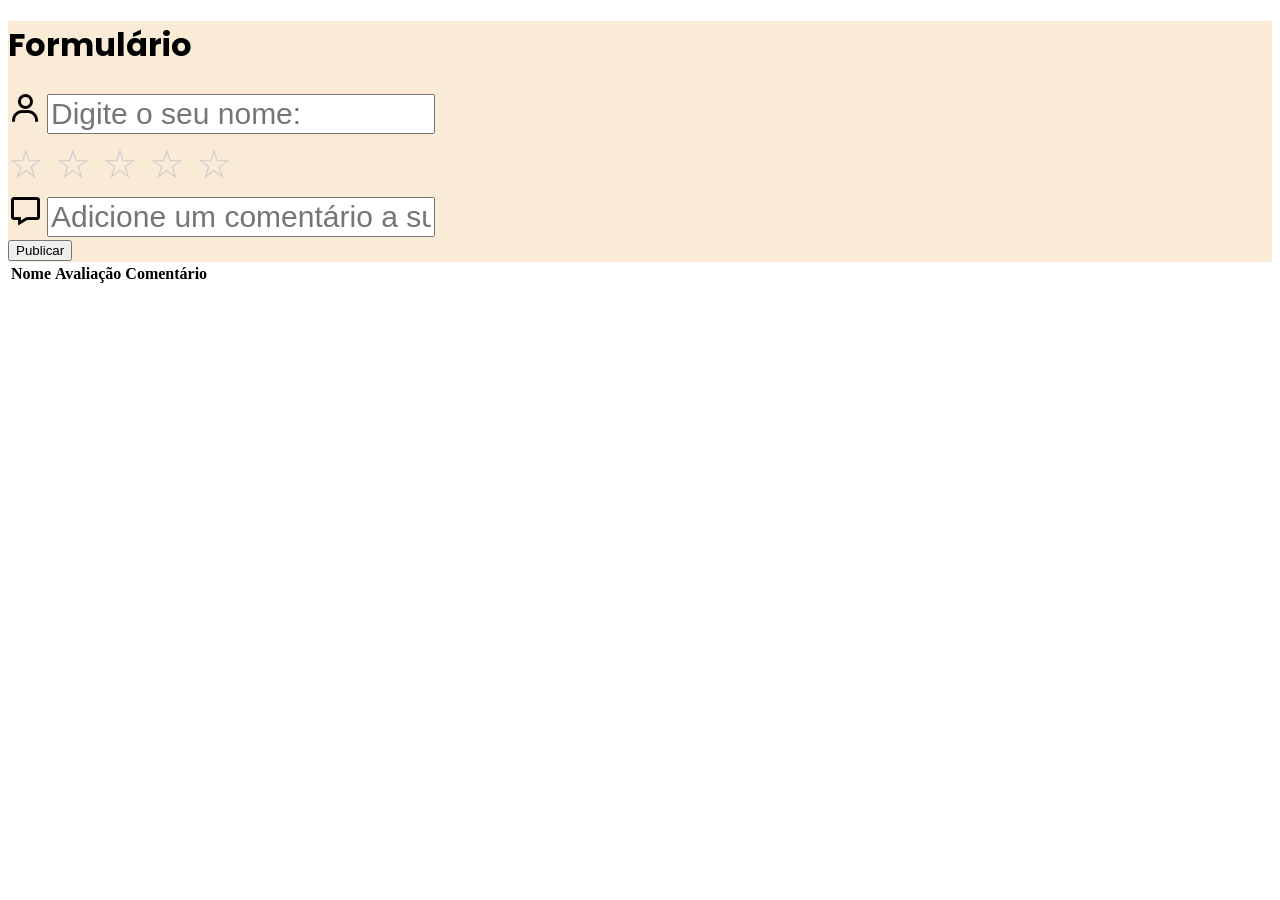
==== index.html @ 8888e908 "Primeiros passos" ====
<!DOCTYPE html>
<html lang="pt_BR">
<head>
    <meta charset="UTF-8">
    <meta name="viewport" content="width=device-width, initial-scale=1.0">
    <link href='https://unpkg.com/boxicons@2.1.4/css/boxicons.min.css' rel='stylesheet'>
    <link rel="stylesheet" href="style.css">
    <link rel="preconnect" href="https://fonts.googleapis.com">
    <link rel="preconnect" href="https://fonts.gstatic.com" crossorigin>
    <link href="https://fonts.googleapis.com/css2?family=Poppins:ital,wght@0,100;0,200;0,300;0,400;0,500;0,600;0,700;0,800;0,900;1,100;1,200;1,300;1,400;1,500;1,600;1,700;1,800;1,900&display=swap" rel="stylesheet">
    <title>Document</title>
</head>
<body>

    <!-- Formulário de avaliação -->
    <div id="forms-box">
        <form action="">
            <h1>Formulário</h1>
                <div id="nomeAvaliacao">
                    <i class="bx bx-user"></i>
                    <input type="text" name="nome" id="nome" placeholder="Digite o seu nome:">
                </div>
                <div id="estrelas">
                    <span class="star" data-value="1">&#9734;</span>
                    <span class="star" data-value="2">&#9734;</span>
                    <span class="star" data-value="3">&#9734;</span>
                    <span class="star" data-value="4">&#9734;</span>
                    <span class="star" data-value="5">&#9734;</span>
                </div>
                <div id="comentarioAvaliacao">
                    <i class="bx bx-message"></i>
                    <input type="text" name="comentario" id="comentario" placeholder="Adicione um comentário a sua avaliação:">
                </div>
                <button type="submit" class="btn-publish" >Publicar</button>
        </form>
    </div>

    <!-- Tabela contendo as avaliações -->
    <div id="tabela">
        <table>
            <thead>
                <th>Nome</th>
                <th>Avaliação</th>
                <th>Comentário</th>
            </thead>
            <tbody>

            </tbody>
        </table>
    </div>
</body>
<script src="script.js">
</script> 
</html>
---- style.css ----
#forms-box{
    background-color: antiquewhite;
    font-family: 'Poppins', sans-serif;
}

#nome{
    font-size: 30px;
}
#comentario{
    font-size: 30px;
}

i{
    font-size: 35px;
}
#estrelas {
  font-size: 40px;
  cursor: pointer;
  color: #ccc;
}

.star.active,
.star:hover,
.star:hover ~ .star {
    color: #ccc;
}

.star.selected {
  color: #f39c12;
  outline: black;
}

#body{
    font-family: 'Poppins', sans-serif;
}
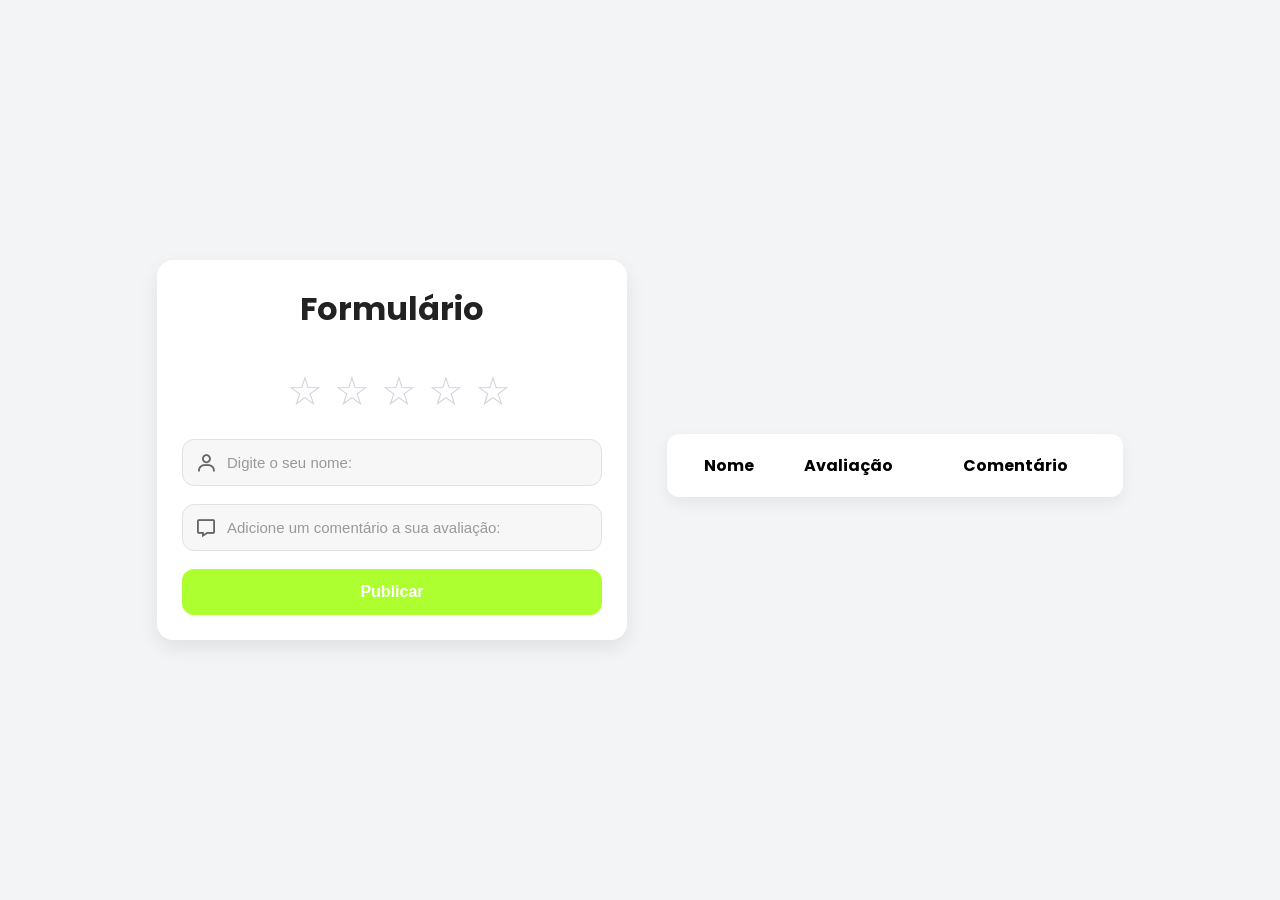
==== commit 815364c0: "Mudanças em HTML e CSS" ====
--- a/index.html
+++ b/index.html
@@ -16,16 +16,16 @@
     <div id="forms-box">
         <form action="">
             <h1>Formulário</h1>
-                <div id="nomeAvaliacao">
-                    <i class="bx bx-user"></i>
-                    <input type="text" name="nome" id="nome" placeholder="Digite o seu nome:">
-                </div>
                 <div id="estrelas">
                     <span class="star" data-value="1">&#9734;</span>
                     <span class="star" data-value="2">&#9734;</span>
                     <span class="star" data-value="3">&#9734;</span>
                     <span class="star" data-value="4">&#9734;</span>
                     <span class="star" data-value="5">&#9734;</span>
+                </div>
+                <div id="nomeAvaliacao">
+                    <i class="bx bx-user"></i>
+                    <input type="text" name="nome" id="nome" placeholder="Digite o seu nome:">
                 </div>
                 <div id="comentarioAvaliacao">
                     <i class="bx bx-message"></i>
--- a/style.css
+++ b/style.css
@@ -1,13 +1,141 @@
-#forms-box{
-    background-color: antiquewhite;
+body {
+    margin: 0;
+    min-height: 100vh;
+    display: flex;
+    flex-direction: row;
+    gap: 40px;
+    justify-content: center;
+    align-items: center;
     font-family: 'Poppins', sans-serif;
+    background: #f3f4f6;
+    padding: 30px;
+    box-sizing: border-box;
 }
 
-#nome{
-    font-size: 30px;
+.container {
+    display: flex;
+    gap: 30px;
+    justify-content: center;
+    align-items: center;
+    flex-wrap: wrap;
+    width: 100%;
+    padding: 30px;
 }
-#comentario{
-    font-size: 30px;
+
+#forms-box,
+#tabela {
+    background: #fff;
+    border-radius: 16px;
+    box-shadow: 0 8px 20px rgba(0, 0, 0, 0.08);
+    padding: 25px;
+}
+
+#forms-box {
+    width: 420px;
+}
+
+#tabela {
+    width: 420px;
+    margin-top: 0;
+}
+
+@media (max-width: 980px) {
+    body {
+        flex-direction: column;
+    }
+}
+#forms-box form {
+    display: flex;
+    flex-direction: column;
+    gap: 18px;
+}
+
+#forms-box h1 {
+    margin: 0 0 10px;
+    text-align: center;
+    font-size: 2rem;
+    color: #222;
+}
+
+#nomeAvaliacao,
+#comentarioAvaliacao {
+    display: flex;
+    align-items: center;
+    gap: 10px;
+    background: #f7f7f7;
+    border: 1px solid #e1e1e1;
+    border-radius: 12px;
+    padding: 0 12px;
+}
+
+#nomeAvaliacao i,
+#comentarioAvaliacao i {
+    font-size: 22px;
+    color: #666;
+}
+
+input {
+    width: 100%;
+    border: none;
+    background: transparent;
+    padding: 14px 0;
+    font-size: 15px;
+    outline: none;
+    color: #333;
+}
+
+input::placeholder {
+    color: #999;
+}
+
+#estrelasAvaliacao {
+    display: flex;
+    justify-content: center;
+    gap: 8px;
+    font-size: 34px;
+    cursor: pointer;
+    user-select: none;
+    padding: 6px 0;
+}
+
+.star {
+    color: #d1d5db;
+    transition: 0.2s ease;
+}
+
+.star.active,
+.star.selected {
+    color: #f4b400;
+}
+
+.btn-publish {
+    background:greenyellow;
+    color: white;
+    border: none;
+    border-radius: 12px;
+    padding: 14px 18px;
+    font-size: 16px;
+    font-weight: 600;
+    cursor: pointer;
+    transition: 0.3s ease;
+}
+
+.btn-publish:hover {
+    transform: translateY(-2px);
+    box-shadow: 0 8px 18px rgba(79, 70, 229, 0.25);
+}
+
+#tabela {
+    margin-top: 30px;
+    background: white;
+    border-radius: 12px;
+    padding: 18px;
+    box-shadow: 0 6px 16px rgba(0, 0, 0, 0.06);
+}
+
+table {
+    width: 100%;
+    border-collapse: collapse;
 }
 
 i{
@@ -17,10 +145,13 @@
   font-size: 40px;
   cursor: pointer;
   color: #ccc;
+  position: relative;
+  left: 25%;
+  right: 25%;
 }
 
 .star.active,
-.star:hover,
+.star:hover,                                                    
 .star:hover ~ .star {
     color: #ccc;
 }
@@ -30,7 +161,3 @@
   outline: black;
 }
 
-#body{
-    font-family: 'Poppins', sans-serif;
-}
-
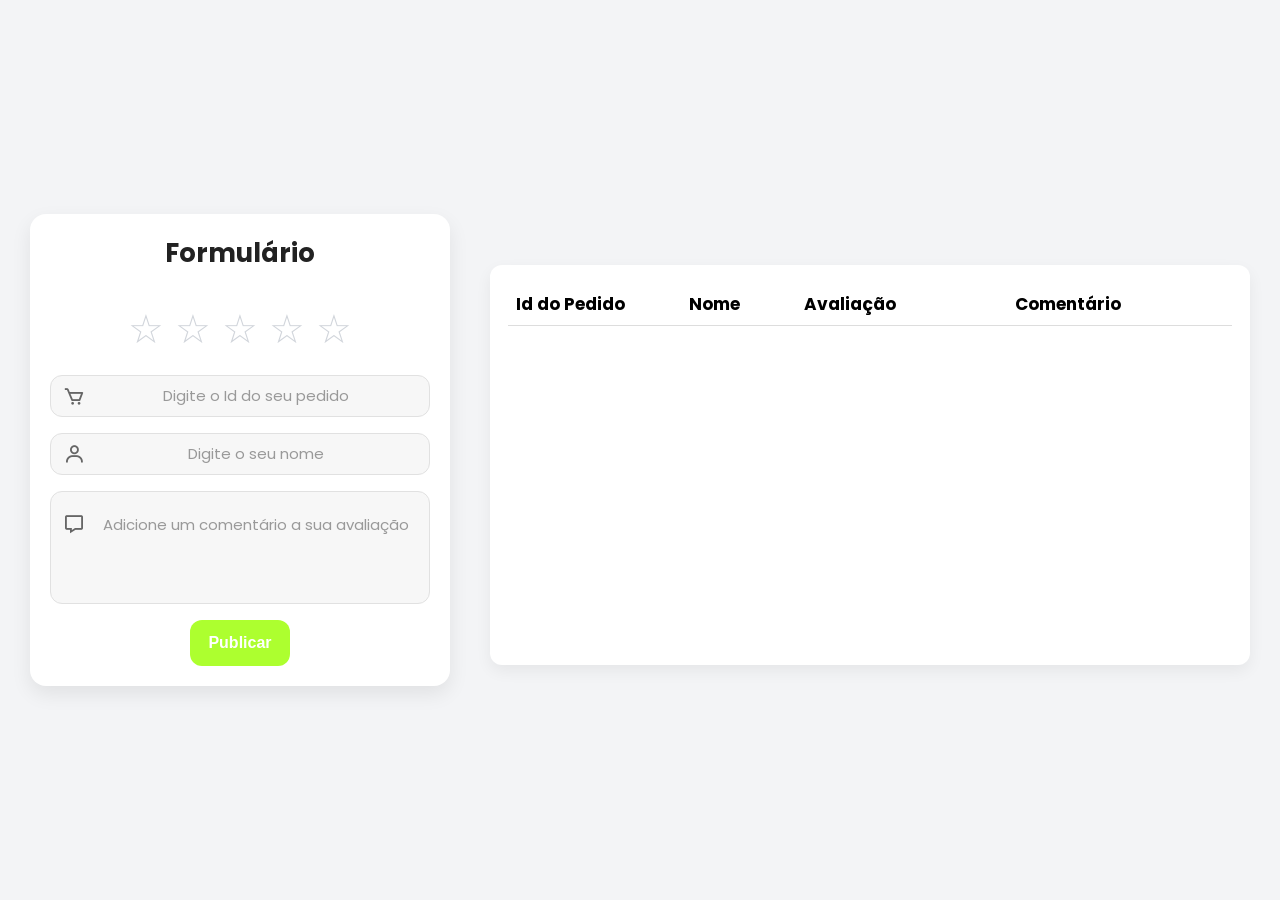
==== commit 0de8a09b: "Função Listar, Adicionar input de Id de Pedido e alterações no CSS." ====
--- a/index.html
+++ b/index.html
@@ -23,27 +23,32 @@
                     <span class="star" data-value="4">&#9734;</span>
                     <span class="star" data-value="5">&#9734;</span>
                 </div>
+                 <div id="idPedidoAvaliacao">
+                    <i class="bx bx-cart"></i>
+                    <input type="text" inputmode="numeric" pattern="[0-9]*" name="idPedido" id="idPedido" placeholder="Digite o Id do seu pedido">
+                </div>
                 <div id="nomeAvaliacao">
                     <i class="bx bx-user"></i>
-                    <input type="text" name="nome" id="nome" placeholder="Digite o seu nome:">
+                    <input type="text" name="nome" id="nome" placeholder="Digite o seu nome">
                 </div>
                 <div id="comentarioAvaliacao">
                     <i class="bx bx-message"></i>
-                    <input type="text" name="comentario" id="comentario" placeholder="Adicione um comentário a sua avaliação:">
+                    <textarea name="comentario" id="comentario" rows="3" placeholder="Adicione um comentário a sua avaliação"></textarea>
                 </div>
                 <button type="submit" class="btn-publish" >Publicar</button>
         </form>
     </div>
 
     <!-- Tabela contendo as avaliações -->
-    <div id="tabela">
-        <table>
+    <div id="tabelaDados">
+        <table id="tabela">
             <thead>
+                <th>Id do Pedido</th>
                 <th>Nome</th>
                 <th>Avaliação</th>
                 <th>Comentário</th>
             </thead>
-            <tbody>
+            <tbody id="bodyTabela">
 
             </tbody>
         </table>
--- a/style.css
+++ b/style.css
@@ -21,6 +21,9 @@
     width: 100%;
     padding: 30px;
 }
+#idPedidoAvaliacao{
+    overflow:hidden
+}
 
 #forms-box,
 #tabela {
@@ -28,35 +31,140 @@
     border-radius: 16px;
     box-shadow: 0 8px 20px rgba(0, 0, 0, 0.08);
     padding: 25px;
+    box-sizing: border-box;
 }
 
 #forms-box {
-    width: 420px;
+    width: 420px;   /* era 360px */
+    padding: 20px;
+}
+
+#tabelaDados {
+    width: min(100%, 760px);
+    min-width: 0;
+    height: auto;
 }
 
 #tabela {
-    width: 420px;
-    margin-top: 0;
+    display: flex;
+    flex-direction: column;
+    max-height: 520px;   
+    overflow: hidden;  
+    margin-top: 30px;
+    background: white;
+    border-radius: 12px;
+    padding: 18px;
+    box-shadow: 0 6px 16px rgba(0, 0, 0, 0.06); 
+    min-height: 400px; 
+}
+
+
+
+
+#tabela th,
+#tabela td {
+  border-bottom: 1px solid #ddd;
+    padding: 8px;
+    font-size: 17px;
+    text-align: center;
+    vertical-align: top;
+}
+
+#tabela th {
+    vertical-align: middle;
+}
+
+#tabela thead {
+    display: table;
+    width: 100%;
+    table-layout: fixed;
+    flex-shrink: 0; 
+}
+#tabela thead th {
+    text-align: center !important;
+}
+
+#tabela th:nth-child(1),
+#tabela td:nth-child(1) {
+    width: 105px;
+    min-width: 0;
+}
+
+#tabela th:nth-child(2),
+#tabela td:nth-child(2) {
+    width: 140px;
+    min-width: 0;
+}
+
+#tabela th:nth-child(3),
+#tabela td:nth-child(3) {
+    width: 90px;
+    min-width: 0;
+}
+
+#tabela th:nth-child(4),
+#tabela td:nth-child(4) {
+    width: 300px;
+    min-width: 0;
+    white-space: normal;
+    word-break: break-word;
+    overflow-wrap: anywhere;
+}
+
+table{
+    border-collapse: collapse;
+    width: 100%;
 }
 
 @media (max-width: 980px) {
     body {
         flex-direction: column;
     }
+
+    #tabelaDados,
+    #tabela {
+        width: 100%;
+        max-width: 100%;
+    }
+
+    #tabela th,
+    #tabela td {
+        padding: 6px 4px;
+        font-size: 14px;
+    }
+
+    #tabela th:nth-child(1),
+    #tabela td:nth-child(1),
+    #tabela th:nth-child(2),
+    #tabela td:nth-child(2),
+    #tabela th:nth-child(3),
+    #tabela td:nth-child(3),
+    #tabela th:nth-child(4),
+    #tabela td:nth-child(4) {
+        width: auto;
+    }
 }
 #forms-box form {
     display: flex;
     flex-direction: column;
-    gap: 18px;
+    gap: 16px;
+    align-items: center;
+}
+
+#idPedidoAvaliacao,
+#nomeAvaliacao,
+#comentarioAvaliacao {
+    width: 100%;
+    box-sizing: border-box;
 }
 
 #forms-box h1 {
     margin: 0 0 10px;
     text-align: center;
-    font-size: 2rem;
+    font-size: 1.6rem;
     color: #222;
 }
-
+#idPedidoAvaliacao,
 #nomeAvaliacao,
 #comentarioAvaliacao {
     display: flex;
@@ -67,24 +175,64 @@
     border-radius: 12px;
     padding: 0 12px;
 }
-
+#idPedidoAvaliacao i,
 #nomeAvaliacao i,
 #comentarioAvaliacao i {
     font-size: 22px;
     color: #666;
 }
-
-input {
-    width: 100%;
+#idPedidoAvaliacao input,
+#nomeAvaliacao input,
+#comentarioAvaliacao textarea {
+    flex: 1;                 /* antes era width: 100% */
     border: none;
     background: transparent;
-    padding: 14px 0;
     font-size: 15px;
     outline: none;
     color: #333;
-}
-
-input::placeholder {
+    resize: none;
+    font-family: 'Poppins', sans-serif;
+    text-align: center;
+}
+
+
+#idPedidoAvaliacao input {
+    height: 40px;
+    padding: 0;
+}
+#nomeAvaliacao input {
+    height: 40px;
+    padding: 0;
+}
+
+#comentarioAvaliacao {
+    align-items: flex-start;
+    min-height: 90px;
+    padding: 12px;
+}
+
+#comentarioAvaliacao i {
+    margin-top: 9px;
+}
+
+#comentarioAvaliacao textarea {
+    flex: 1;
+    min-height: 70px;
+    max-height: 220px;
+    padding: 10px 0;
+    line-height: 1.5;
+    border: none;
+    background: transparent;
+    box-sizing: border-box;
+}
+#idPedidoAvaliacao,
+#comentarioAvaliacao textarea:focus,
+#nomeAvaliacao input:focus {
+    outline: none;
+}
+
+input::placeholder,
+textarea::placeholder {
     color: #999;
 }
 
@@ -118,6 +266,7 @@
     font-weight: 600;
     cursor: pointer;
     transition: 0.3s ease;
+    align-self: center;
 }
 
 .btn-publish:hover {
@@ -125,17 +274,11 @@
     box-shadow: 0 8px 18px rgba(79, 70, 229, 0.25);
 }
 
-#tabela {
-    margin-top: 30px;
-    background: white;
-    border-radius: 12px;
-    padding: 18px;
-    box-shadow: 0 6px 16px rgba(0, 0, 0, 0.06);
-}
 
 table {
     width: 100%;
     border-collapse: collapse;
+    font-family: 'Poppins', sans-serif;
 }
 
 i{
@@ -145,9 +288,8 @@
   font-size: 40px;
   cursor: pointer;
   color: #ccc;
-  position: relative;
-  left: 25%;
-  right: 25%;
+    width: 100%;
+    text-align: center;
 }
 
 .star.active,
@@ -161,3 +303,13 @@
   outline: black;
 }
 
+#bodyTabela {
+    display: block;
+    overflow-y: auto;    
+}
+
+#bodyTabela tr {
+    display: table;
+    width: 100%;
+    table-layout: fixed;
+}
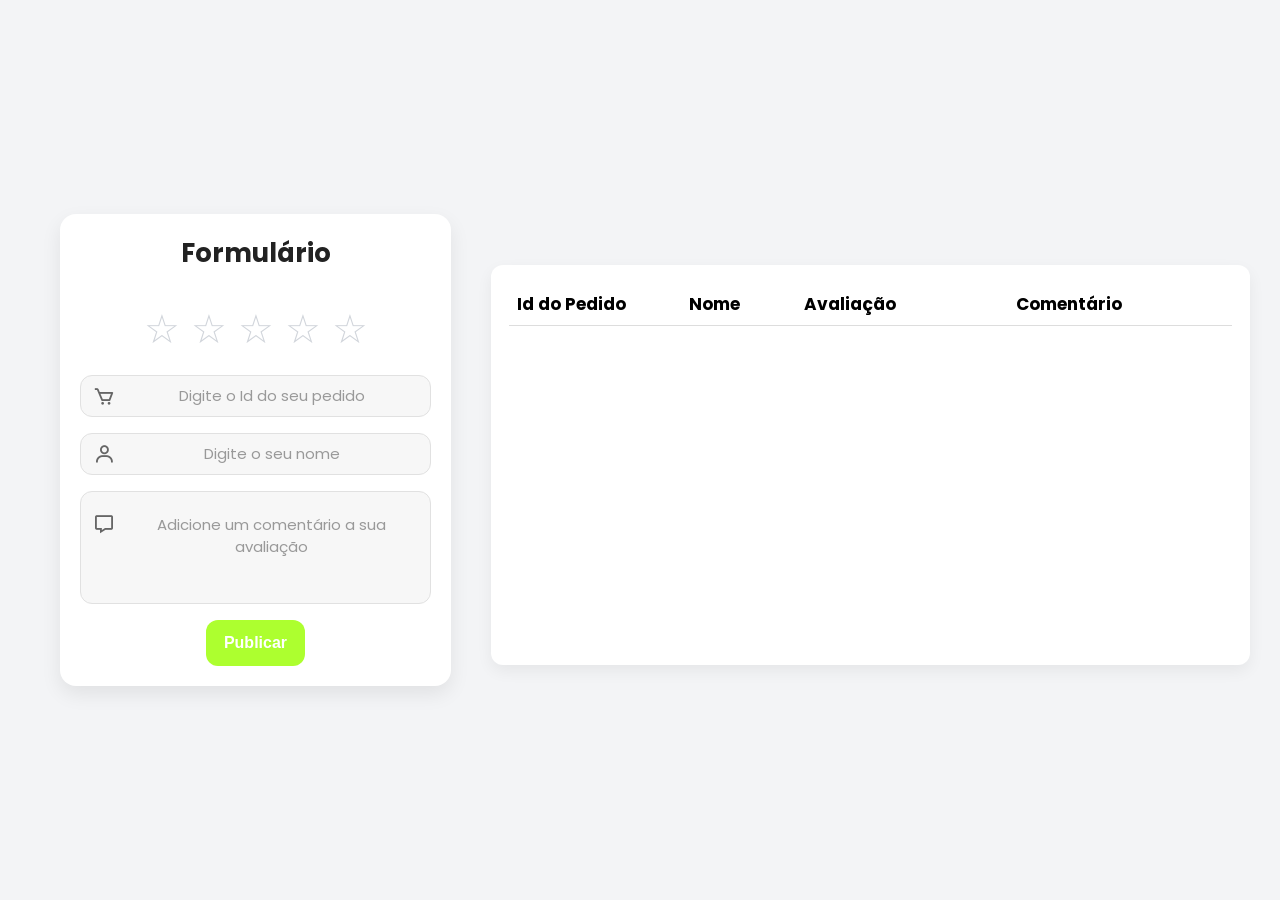
==== commit 7fa982dc: "Correções em CSS" ====
--- a/index.html
+++ b/index.html
@@ -49,7 +49,7 @@
                 <th>Comentário</th>
             </thead>
             <tbody id="bodyTabela">
-
+                    
             </tbody>
         </table>
     </div>
--- a/style.css
+++ b/style.css
@@ -4,12 +4,13 @@
     display: flex;
     flex-direction: row;
     gap: 40px;
-    justify-content: center;
+    justify-content: flex-start;
     align-items: center;
     font-family: 'Poppins', sans-serif;
     background: #f3f4f6;
     padding: 30px;
     box-sizing: border-box;
+    padding-left: 60px;
 }
 
 .container {
@@ -21,6 +22,8 @@
     width: 100%;
     padding: 30px;
 }
+
+
 #idPedidoAvaliacao{
     overflow:hidden
 }
@@ -40,7 +43,7 @@
 }
 
 #tabelaDados {
-    width: min(100%, 760px);
+    width: min(100%, 890px);
     min-width: 0;
     height: auto;
 }
@@ -58,9 +61,6 @@
     min-height: 400px; 
 }
 
-
-
-
 #tabela th,
 #tabela td {
   border-bottom: 1px solid #ddd;
@@ -140,9 +140,12 @@
     #tabela th:nth-child(3),
     #tabela td:nth-child(3),
     #tabela th:nth-child(4),
-    #tabela td:nth-child(4) {
-        width: auto;
-    }
+    #tabela td:nth-child(4) 
+    #tabela th:nth-child(5),
+    #tabela td:nth-child(5) {
+    width: 130px;
+    min-width: 0;
+}
 }
 #forms-box form {
     display: flex;
@@ -306,6 +309,8 @@
 #bodyTabela {
     display: block;
     overflow-y: auto;    
+    max-height: 100%;
+    scrollbar-gutter: stable;
 }
 
 #bodyTabela tr {
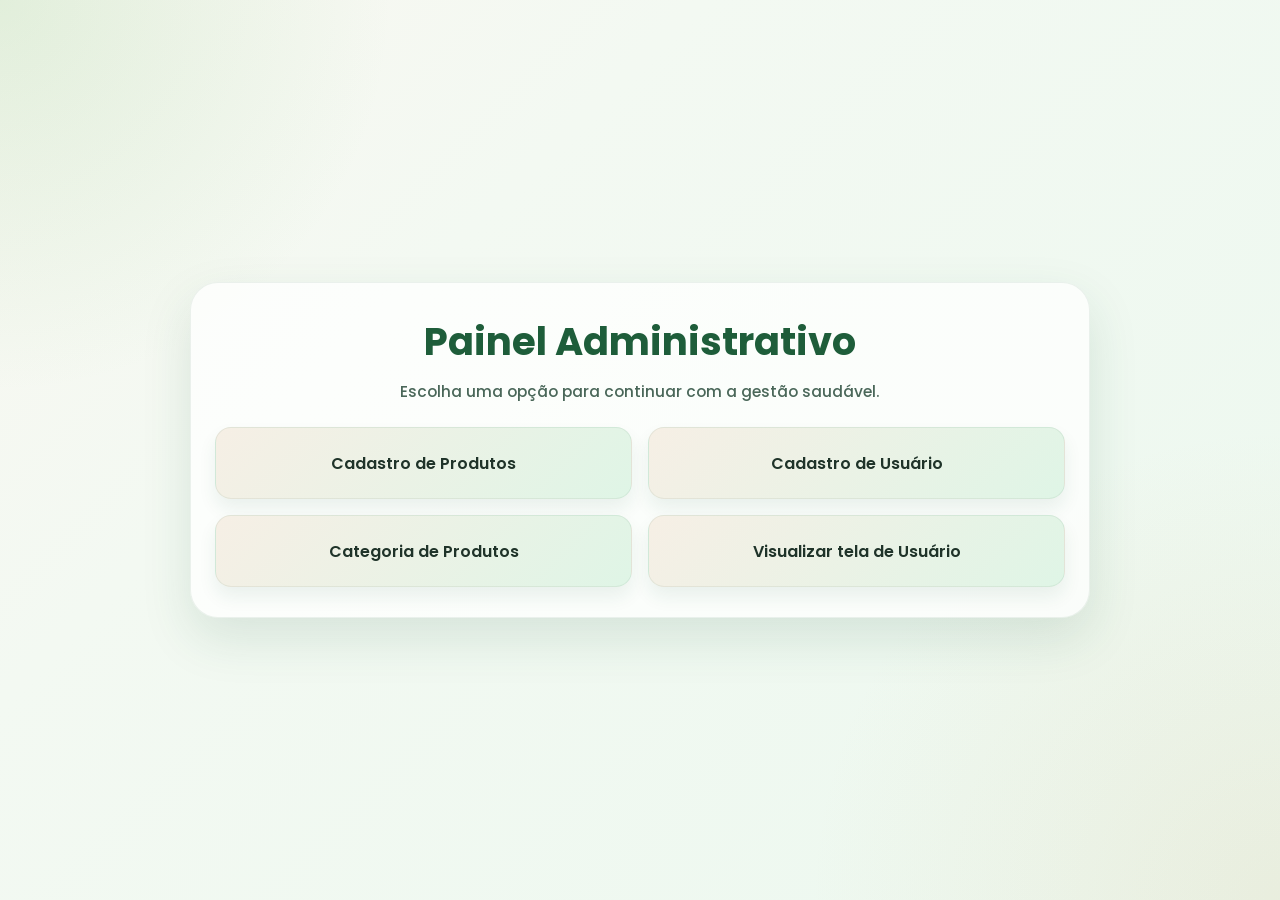
==== commit c4d675b5: ""Alterações no CSS - Correção de Bug na página de reserva"" ====
--- a/index.html
+++ b/index.html
@@ -2,58 +2,24 @@
 <html lang="pt_BR">
 <head>
     <meta charset="UTF-8">
-    <meta name="viewport" content="width=device-width, initial-scale=1.0">
-    <link href='https://unpkg.com/boxicons@2.1.4/css/boxicons.min.css' rel='stylesheet'>
     <link rel="stylesheet" href="style.css">
     <link rel="preconnect" href="https://fonts.googleapis.com">
     <link rel="preconnect" href="https://fonts.gstatic.com" crossorigin>
     <link href="https://fonts.googleapis.com/css2?family=Poppins:ital,wght@0,100;0,200;0,300;0,400;0,500;0,600;0,700;0,800;0,900;1,100;1,200;1,300;1,400;1,500;1,600;1,700;1,800;1,900&display=swap" rel="stylesheet">
-    <title>Document</title>
+    <meta name="viewport" content="width=device-width, initial-scale=1.0">
+    <title>Painel de controle</title>
 </head>
 <body>
+    <div class="opcoes-admin">
+        <h1>Painel Administrativo</h1>
+        <p>Escolha uma opção para continuar com a gestão saudável.</p>
 
-    <!-- Formulário de avaliação -->
-    <div id="forms-box">
-        <form action="">
-            <h1>Formulário</h1>
-                <div id="estrelas">
-                    <span class="star" data-value="1">&#9734;</span>
-                    <span class="star" data-value="2">&#9734;</span>
-                    <span class="star" data-value="3">&#9734;</span>
-                    <span class="star" data-value="4">&#9734;</span>
-                    <span class="star" data-value="5">&#9734;</span>
-                </div>
-                 <div id="idPedidoAvaliacao">
-                    <i class="bx bx-cart"></i>
-                    <input type="text" inputmode="numeric" pattern="[0-9]*" name="idPedido" id="idPedido" placeholder="Digite o Id do seu pedido">
-                </div>
-                <div id="nomeAvaliacao">
-                    <i class="bx bx-user"></i>
-                    <input type="text" name="nome" id="nome" placeholder="Digite o seu nome">
-                </div>
-                <div id="comentarioAvaliacao">
-                    <i class="bx bx-message"></i>
-                    <textarea name="comentario" id="comentario" rows="3" placeholder="Adicione um comentário a sua avaliação"></textarea>
-                </div>
-                <button type="submit" class="btn-publish" >Publicar</button>
-        </form>
-    </div>
-
-    <!-- Tabela contendo as avaliações -->
-    <div id="tabelaDados">
-        <table id="tabela">
-            <thead>
-                <th>Id do Pedido</th>
-                <th>Nome</th>
-                <th>Avaliação</th>
-                <th>Comentário</th>
-            </thead>
-            <tbody id="bodyTabela">
-                    
-            </tbody>
-        </table>
+        <ul>
+            <li><a href="crud3/cadastroProduto.html">Cadastro de Produtos</a></li>
+            <li><a href="CRUD2/cadastroUsuario.html">Cadastro de Usuário</a></li>
+            <li><a href="crud/categoriaProduto.html">Categoria de Produtos</a></li>
+            <li><a href="usuario.html">Visualizar tela de Usuário</a></li>
+        </ul>
     </div>
 </body>
-<script src="script.js">
-</script> 
 </html>
--- a/style.css
+++ b/style.css
@@ -1,320 +1,117 @@
+:root {
+    --verde-escuro: #1e5d3a;
+    --verde-medio: #468b5d;
+    --verde-claro: #dff5e6;
+    --verde-suave: #edf9ee;
+    --bege-claro: #f6efe5;
+    --bege-medio: #e8dcc3;
+    --text-primary: #1f3329;
+    --text-soft: #4a6759;
+    --branco: #ffffff;
+    --sombra: rgba(30, 93, 58, 0.13);
+}
+
+* {
+    box-sizing: border-box;
+}
+
+html, body {
+    margin: 0;
+    min-height: 100%;
+}
+
 body {
     margin: 0;
     min-height: 100vh;
     display: flex;
-    flex-direction: row;
-    gap: 40px;
-    justify-content: flex-start;
     align-items: center;
+    justify-content: center;
     font-family: 'Poppins', sans-serif;
-    background: #f3f4f6;
-    padding: 30px;
-    box-sizing: border-box;
-    padding-left: 60px;
+    background:
+        radial-gradient(circle at top left, rgba(143, 209, 141, 0.22), transparent 25%),
+        radial-gradient(circle at bottom right, rgba(219, 191, 145, 0.18), transparent 30%),
+        linear-gradient(135deg, #f9f7f1 0%, #f3f9f2 32%, #ecf8ef 100%);
+    color: var(--text-primary);
+    padding: 40px 20px;
 }
 
-.container {
-    display: flex;
-    gap: 30px;
-    justify-content: center;
-    align-items: center;
-    flex-wrap: wrap;
-    width: 100%;
-    padding: 30px;
+.opcoesUser,
+.opcoes-admin {
+    width: min(900px, 100%);
+    background: rgba(255, 255, 255, 0.72);
+    border: 1px solid rgba(30, 93, 58, 0.08);
+    border-radius: 28px;
+    box-shadow: 0 20px 50px var(--sombra);
+    padding: 30px 24px;
+    font-family: 'Poppins', sans-serif;
+    list-style: none;
 }
 
-
-#idPedidoAvaliacao{
-    overflow:hidden
+.opcoesUser h1,
+.opcoesUser h2,
+.opcoes-admin h1,
+.opcoes-admin h2 {
+    margin: 0 0 10px;
+    text-align: center;
+    font-size: clamp(1.8rem, 3vw, 2.7rem);
+    color: var(--verde-escuro);
+    font-weight: 700;
 }
 
-#forms-box,
-#tabela {
-    background: #fff;
-    border-radius: 16px;
-    box-shadow: 0 8px 20px rgba(0, 0, 0, 0.08);
-    padding: 25px;
-    box-sizing: border-box;
+.opcoesUser p,
+.opcoes-admin p {
+    margin: 0 0 24px;
+    text-align: center;
+    color: var(--text-soft);
+    font-size: 0.97rem;
+    font-weight: 500;
 }
 
-#forms-box {
-    width: 420px;   /* era 360px */
-    padding: 20px;
+.opcoesUser ul,
+.opcoes-admin ul {
+    list-style: none;
+    padding: 0;
+    margin: 0;
+    display: grid;
+    grid-template-columns: repeat(2, minmax(220px, 1fr));
+    gap: 16px;
 }
 
-#tabelaDados {
-    width: min(100%, 890px);
-    min-width: 0;
-    height: auto;
+.opcoesUser ul a,
+.opcoes-admin ul a {
+    display: flex;
+    align-items: center;
+    justify-content: center;
+    min-height: 72px;
+    width: 100%;
+    padding: 18px 16px;
+    border-radius: 16px;
+    background: linear-gradient(135deg, var(--bege-claro), var(--verde-claro));
+    border: 1px solid rgba(30, 93, 58, 0.08);
+    color: var(--text-primary);
+    text-decoration: none;
+    text-align: center;
+    font-weight: 600;
+    transition: transform 0.2s ease, box-shadow 0.2s ease, background 0.2s ease;
+    box-shadow: 0 10px 18px rgba(30, 93, 58, 0.08);
 }
 
-#tabela {
-    display: flex;
-    flex-direction: column;
-    max-height: 520px;   
-    overflow: hidden;  
-    margin-top: 30px;
-    background: white;
-    border-radius: 12px;
-    padding: 18px;
-    box-shadow: 0 6px 16px rgba(0, 0, 0, 0.06); 
-    min-height: 400px; 
+.opcoesUser ul a:hover,
+.opcoes-admin ul a:hover {
+    transform: translateY(-2px);
+    background: linear-gradient(135deg, #e5f6e9, #d8f0df);
+    box-shadow: 0 16px 24px rgba(30, 93, 58, 0.12);
 }
 
-#tabela th,
-#tabela td {
-  border-bottom: 1px solid #ddd;
-    padding: 8px;
-    font-size: 17px;
-    text-align: center;
-    vertical-align: top;
+@media (max-width: 640px) {
+    .opcoesUser,
+    .opcoes-admin {
+        padding: 22px 16px;
+    }
+
+    .opcoesUser ul,
+    .opcoes-admin ul {
+        grid-template-columns: 1fr;
+    }
 }
 
-#tabela th {
-    vertical-align: middle;
-}
-
-#tabela thead {
-    display: table;
-    width: 100%;
-    table-layout: fixed;
-    flex-shrink: 0; 
-}
-#tabela thead th {
-    text-align: center !important;
-}
-
-#tabela th:nth-child(1),
-#tabela td:nth-child(1) {
-    width: 105px;
-    min-width: 0;
-}
-
-#tabela th:nth-child(2),
-#tabela td:nth-child(2) {
-    width: 140px;
-    min-width: 0;
-}
-
-#tabela th:nth-child(3),
-#tabela td:nth-child(3) {
-    width: 90px;
-    min-width: 0;
-}
-
-#tabela th:nth-child(4),
-#tabela td:nth-child(4) {
-    width: 300px;
-    min-width: 0;
-    white-space: normal;
-    word-break: break-word;
-    overflow-wrap: anywhere;
-}
-
-table{
-    border-collapse: collapse;
-    width: 100%;
-}
-
-@media (max-width: 980px) {
-    body {
-        flex-direction: column;
-    }
-
-    #tabelaDados,
-    #tabela {
-        width: 100%;
-        max-width: 100%;
-    }
-
-    #tabela th,
-    #tabela td {
-        padding: 6px 4px;
-        font-size: 14px;
-    }
-
-    #tabela th:nth-child(1),
-    #tabela td:nth-child(1),
-    #tabela th:nth-child(2),
-    #tabela td:nth-child(2),
-    #tabela th:nth-child(3),
-    #tabela td:nth-child(3),
-    #tabela th:nth-child(4),
-    #tabela td:nth-child(4) 
-    #tabela th:nth-child(5),
-    #tabela td:nth-child(5) {
-    width: 130px;
-    min-width: 0;
-}
-}
-#forms-box form {
-    display: flex;
-    flex-direction: column;
-    gap: 16px;
-    align-items: center;
-}
-
-#idPedidoAvaliacao,
-#nomeAvaliacao,
-#comentarioAvaliacao {
-    width: 100%;
-    box-sizing: border-box;
-}
-
-#forms-box h1 {
-    margin: 0 0 10px;
-    text-align: center;
-    font-size: 1.6rem;
-    color: #222;
-}
-#idPedidoAvaliacao,
-#nomeAvaliacao,
-#comentarioAvaliacao {
-    display: flex;
-    align-items: center;
-    gap: 10px;
-    background: #f7f7f7;
-    border: 1px solid #e1e1e1;
-    border-radius: 12px;
-    padding: 0 12px;
-}
-#idPedidoAvaliacao i,
-#nomeAvaliacao i,
-#comentarioAvaliacao i {
-    font-size: 22px;
-    color: #666;
-}
-#idPedidoAvaliacao input,
-#nomeAvaliacao input,
-#comentarioAvaliacao textarea {
-    flex: 1;                 /* antes era width: 100% */
-    border: none;
-    background: transparent;
-    font-size: 15px;
-    outline: none;
-    color: #333;
-    resize: none;
-    font-family: 'Poppins', sans-serif;
-    text-align: center;
-}
-
-
-#idPedidoAvaliacao input {
-    height: 40px;
-    padding: 0;
-}
-#nomeAvaliacao input {
-    height: 40px;
-    padding: 0;
-}
-
-#comentarioAvaliacao {
-    align-items: flex-start;
-    min-height: 90px;
-    padding: 12px;
-}
-
-#comentarioAvaliacao i {
-    margin-top: 9px;
-}
-
-#comentarioAvaliacao textarea {
-    flex: 1;
-    min-height: 70px;
-    max-height: 220px;
-    padding: 10px 0;
-    line-height: 1.5;
-    border: none;
-    background: transparent;
-    box-sizing: border-box;
-}
-#idPedidoAvaliacao,
-#comentarioAvaliacao textarea:focus,
-#nomeAvaliacao input:focus {
-    outline: none;
-}
-
-input::placeholder,
-textarea::placeholder {
-    color: #999;
-}
-
-#estrelasAvaliacao {
-    display: flex;
-    justify-content: center;
-    gap: 8px;
-    font-size: 34px;
-    cursor: pointer;
-    user-select: none;
-    padding: 6px 0;
-}
-
-.star {
-    color: #d1d5db;
-    transition: 0.2s ease;
-}
-
-.star.active,
-.star.selected {
-    color: #f4b400;
-}
-
-.btn-publish {
-    background:greenyellow;
-    color: white;
-    border: none;
-    border-radius: 12px;
-    padding: 14px 18px;
-    font-size: 16px;
-    font-weight: 600;
-    cursor: pointer;
-    transition: 0.3s ease;
-    align-self: center;
-}
-
-.btn-publish:hover {
-    transform: translateY(-2px);
-    box-shadow: 0 8px 18px rgba(79, 70, 229, 0.25);
-}
-
-
-table {
-    width: 100%;
-    border-collapse: collapse;
-    font-family: 'Poppins', sans-serif;
-}
-
-i{
-    font-size: 35px;
-}
-#estrelas {
-  font-size: 40px;
-  cursor: pointer;
-  color: #ccc;
-    width: 100%;
-    text-align: center;
-}
-
-.star.active,
-.star:hover,                                                    
-.star:hover ~ .star {
-    color: #ccc;
-}
-
-.star.selected {
-  color: #f39c12;
-  outline: black;
-}
-
-#bodyTabela {
-    display: block;
-    overflow-y: auto;    
-    max-height: 100%;
-    scrollbar-gutter: stable;
-}
-
-#bodyTabela tr {
-    display: table;
-    width: 100%;
-    table-layout: fixed;
-}
